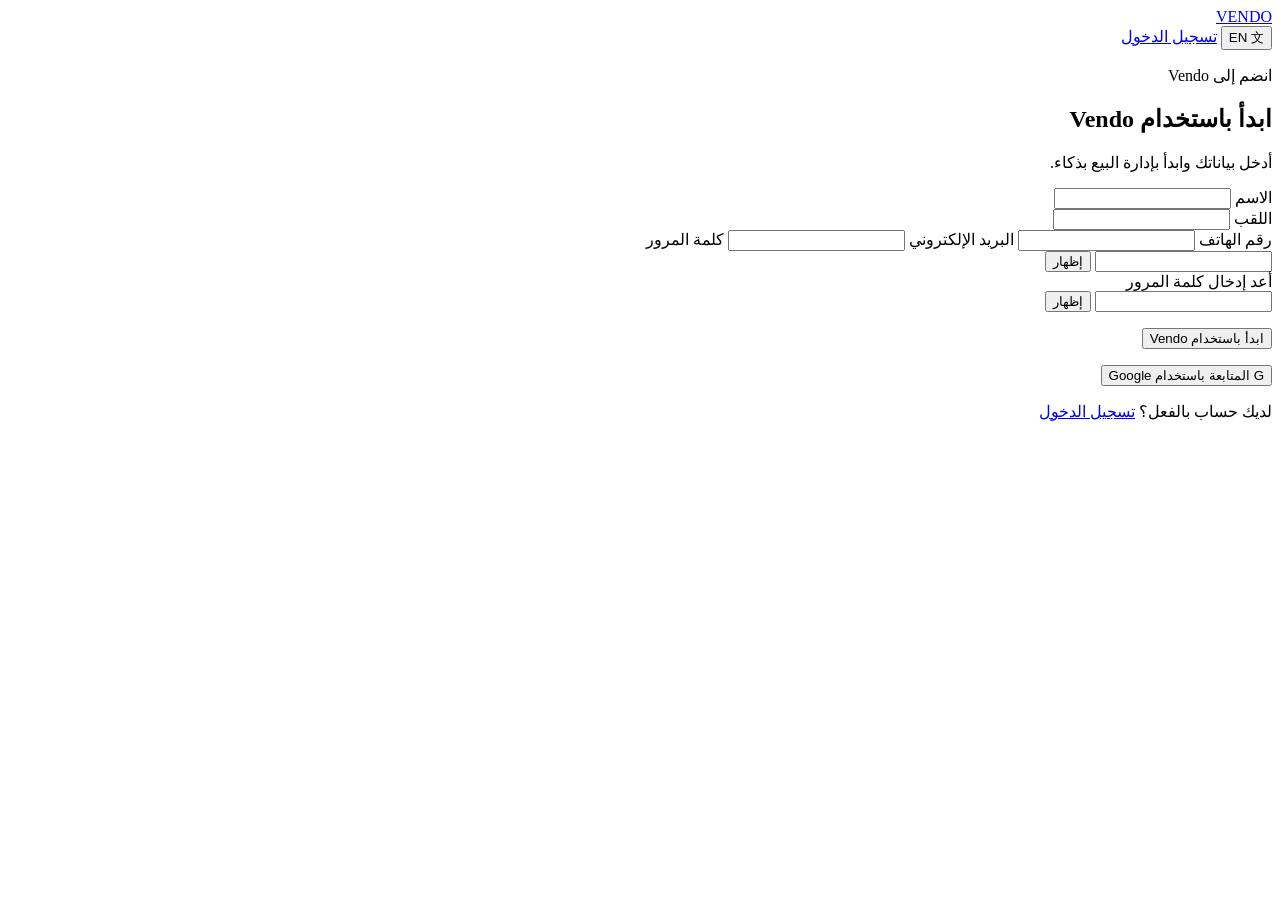
==== signup.html @ ba3e0510 "Add files via upload" ====
<!doctype html>
<html lang="ar" dir="rtl">
  <head>
    <meta charset="UTF-8" />
    <meta name="viewport" content="width=device-width, initial-scale=1.0" />
    <meta name="theme-color" content="#071a31" />
    <meta name="description" content="أنشئ حساب Vendo وابدأ بإدارة مبيعاتك." />
    <title>Vendo — البيع بذكاء</title>
    <link rel="stylesheet" href="css/styles.css" />
    <script src="js/app.js" defer></script>
  </head>
  <body class="vendo-page login-page signup-page">
    <header class="topbar">
      <a class="brand" href="index.html" aria-label="Vendo home"><span>VENDO</span><img class="brand-mark" src="assets/vendo-logo.svg" alt="" /></a>
      <div class="topbar-actions">
        <button class="language-toggle" type="button" data-language-toggle aria-label="Switch language">EN <span>文</span></button>
        <a class="top-login" href="login.html" data-i18n="login">تسجيل الدخول</a>
      </div>
    </header>
    <main class="login-main signup-main">
      <section class="login-card signup-card">
        <p class="intro-kicker" data-i18n="signup-kicker">انضم إلى Vendo</p>
        <h1 data-i18n="signup-title">ابدأ باستخدام Vendo</h1>
        <p class="login-description signup-description" data-i18n="signup-description">أدخل بياناتك وابدأ بإدارة البيع بذكاء.</p>

        <form class="login-form signup-form" data-signup-form novalidate>
          <div class="signup-name-row">
            <div class="signup-field">
              <label for="signup-first-name" data-i18n="first-name">الاسم</label>
              <input id="signup-first-name" name="firstName" type="text" autocomplete="given-name" required />
            </div>
            <div class="signup-field">
              <label for="signup-last-name" data-i18n="last-name">اللقب</label>
              <input id="signup-last-name" name="lastName" type="text" autocomplete="family-name" required />
            </div>
          </div>

          <label for="signup-phone" data-i18n="phone">رقم الهاتف</label>
          <input id="signup-phone" name="phone" type="tel" autocomplete="tel" required />

          <label for="signup-email" data-i18n="email-label">البريد الإلكتروني</label>
          <input id="signup-email" name="email" type="email" autocomplete="email" required />

          <label for="signup-password" data-i18n="password-label">كلمة المرور</label>
          <div class="password-field">
            <input id="signup-password" name="password" type="password" autocomplete="new-password" required />
            <button class="show-password" type="button" data-password-toggle data-password-target="signup-password" aria-label="Show password">إظهار</button>
          </div>

          <label for="signup-confirm-password" data-i18n="confirm-password">أعد إدخال كلمة المرور</label>
          <div class="password-field">
            <input id="signup-confirm-password" name="confirmPassword" type="password" autocomplete="new-password" required />
            <button class="show-password" type="button" data-password-toggle data-password-target="signup-confirm-password" aria-label="Show password">إظهار</button>
          </div>

          <p class="password-match" data-password-match aria-live="polite"></p>
          <button class="primary-button login-submit" type="submit" data-i18n="signup-title">ابدأ باستخدام Vendo</button>
          <p class="form-message" data-auth-message aria-live="polite"></p>
        </form>

        <button class="google-auth-button" type="button" data-google-auth>
          <span class="google-auth-mark" aria-hidden="true">G</span>
          <span data-i18n="google-continue">المتابعة باستخدام Google</span>
        </button>

        <p class="signup-prompt">
          <span data-i18n="has-account">لديك حساب بالفعل؟</span>
          <a href="login.html" data-i18n="login">تسجيل الدخول</a>
        </p>
      </section>
    </main>
  </body>
</html>
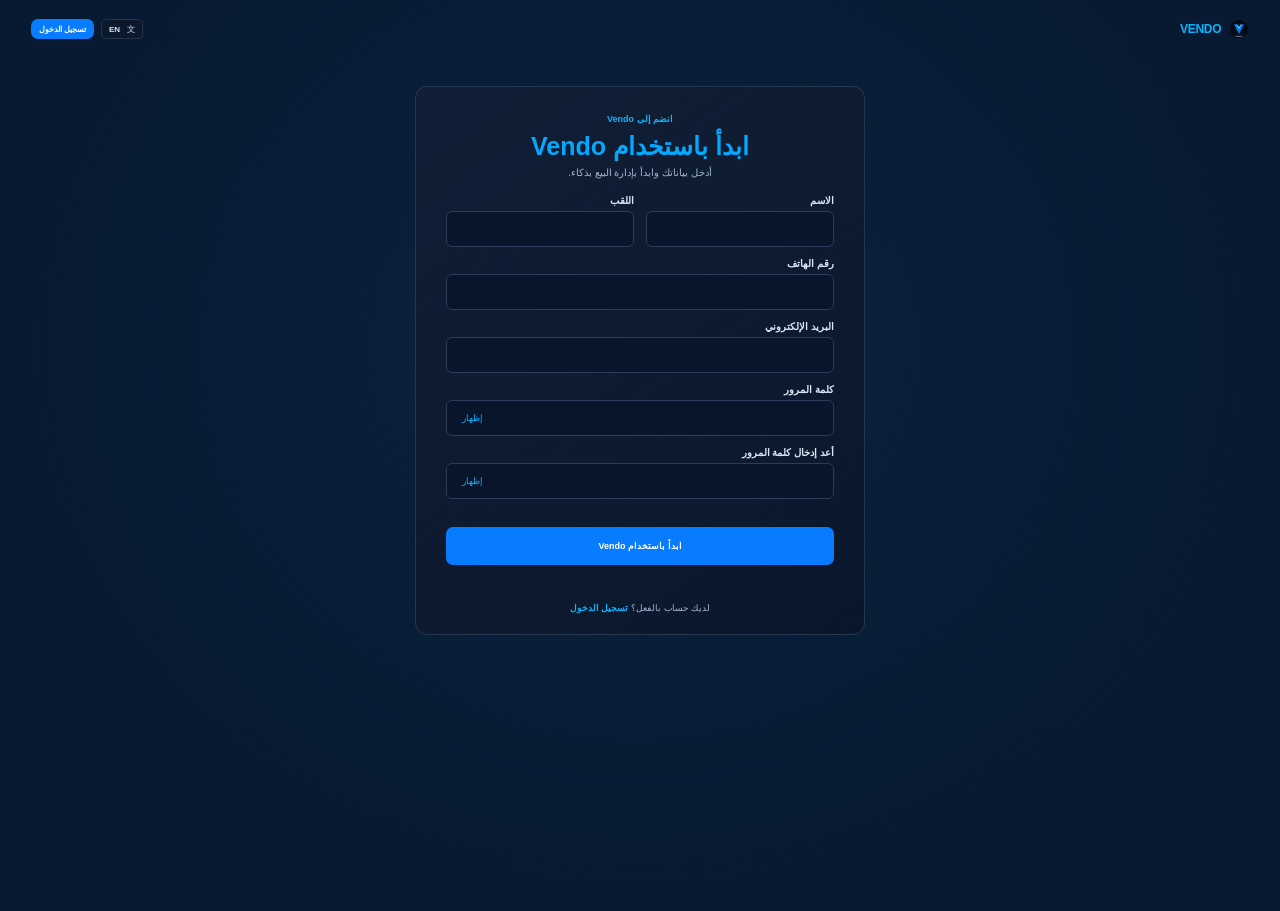
==== commit 19914cb4: "Remove Google sign-in from signup page" ====
--- a/signup.html
+++ b/signup.html
@@ -58,11 +58,6 @@
           <p class="form-message" data-auth-message aria-live="polite"></p>
         </form>
 
-        <button class="google-auth-button" type="button" data-google-auth>
-          <span class="google-auth-mark" aria-hidden="true">G</span>
-          <span data-i18n="google-continue">المتابعة باستخدام Google</span>
-        </button>
-
         <p class="signup-prompt">
           <span data-i18n="has-account">لديك حساب بالفعل؟</span>
           <a href="login.html" data-i18n="login">تسجيل الدخول</a>
--- a/css/styles.css
+++ b/css/styles.css
@@ -0,0 +1,336 @@
+:root {
+  color-scheme: dark;
+  --background: #071a31;
+  --surface: #0d1b32;
+  --surface-hover: #11243e;
+  --cyan: #04a9ff;
+  --cyan-bright: #08b5ff;
+  --text: #f5f8ff;
+  --muted: #a0b6d0;
+  --border: #263752;
+  --arabic: "Cairo", "Tahoma", "Arial", sans-serif;
+  --latin: "Inter", "Arial", sans-serif;
+}
+
+* { box-sizing: border-box; }
+html { min-height: 100%; scroll-behavior: smooth; }
+body { margin: 0; background: radial-gradient(ellipse at 50% 38%, #0b2340 0%, var(--background) 68%); color: var(--text); font-family: var(--arabic); -webkit-font-smoothing: antialiased; }
+a { color: inherit; text-decoration: none; }
+button, input { font: inherit; }
+html { scrollbar-width: thin; scrollbar-color: #1679c9 #0a1527; }
+*::-webkit-scrollbar { width: 10px; height: 10px; }
+*::-webkit-scrollbar-track { background: #0a1527; }
+*::-webkit-scrollbar-thumb { min-height: 36px; border: 2px solid #0a1527; border-radius: 10px; background: #1679c9; }
+*::-webkit-scrollbar-thumb:hover { background: #20a4f2; }
+*::-webkit-scrollbar-corner { background: #0a1527; }
+.vendo-page { min-height: 0; }
+.topbar { height: 47px; display: flex; align-items: center; justify-content: space-between; padding: 0 2.4%; }
+.brand { display: inline-flex; align-items: center; gap: 8px; direction: ltr; color: var(--cyan-bright); font: 800 12px var(--latin); letter-spacing: -.3px; }
+.brand-mark { width: 20px; height: 20px; display: block; flex: 0 0 auto; border: 0; border-radius: 50%; object-fit: cover; }
+.topbar-actions { display: flex; align-items: center; gap: 7px; }
+.language-toggle { height: 20px; padding: 0 7px; border: 1px solid #25344a; border-radius: 5px; background: #0c192c; color: #d5e4f6; font: 600 8px var(--latin); cursor: pointer; }
+.language-toggle span { margin-left: 5px; color: #92a5ba; }
+.top-login, .primary-button { display: inline-flex; align-items: center; justify-content: center; border: 0; border-radius: 7px; color: white; background: #087cff; font-weight: 700; }
+.top-login { min-height: 20px; padding: 0 8px; font-size: 8px; }
+.top-login:hover, .primary-button:hover { background: #1688ff; }
+.landing-main { max-width: 1100px; margin: 0 auto; padding: 13px 2px 0; }
+.intro { text-align: center; max-width: 690px; margin: 0 auto; }
+.intro-kicker { margin: 0 0 6px; color: var(--cyan-bright); font-size: 9px; font-weight: 600; }
+.intro h1 { margin: 0 auto 9px; color: var(--cyan); font-size: clamp(26px, 5vw, 39px); line-height: 1.34; font-weight: 800; letter-spacing: -.5px; }
+.intro-description { max-width: 460px; margin: 0 auto; color: var(--muted); font-size: 9px; line-height: 1.95; font-weight: 400; }
+.primary-button { min-width: 54px; min-height: 21px; padding: 0 18px; margin-top: 15px; font-size: 9px; cursor: pointer; transition: background .18s, transform .18s; }
+.primary-button:hover { transform: translateY(-1px); }
+.social-links { display: flex; direction: ltr; justify-content: center; flex-wrap: wrap; gap: 7px; margin: 22px auto 0; }
+.social-links a, .social-links .social-link-chip { min-width: 49px; min-height: 20px; display: inline-flex; align-items: center; justify-content: center; gap: 5px; padding: 0 9px; border: 1px solid #263852; border-radius: 15px; color: #a9bbd2; font: 500 7px var(--latin); transition: border-color .2s, color .2s, background .2s; }
+.social-links a:hover { border-color: var(--cyan); color: white; background: #0c2542; }
+.social-links .social-link-chip { cursor: default; }
+.social-icon { color: var(--cyan-bright); font: 700 10px var(--latin); }
+.instagram-icon { font-size: 13px; line-height: 1; }
+.whatsapp-icon { font-size: 9px; }
+.features { display: grid; grid-template-columns: repeat(4, minmax(0, 1fr)); gap: 8px; direction: rtl; margin: 32px auto 0; }
+.feature-card { min-height: 104px; position: relative; padding: 38px 11px 10px; border: 1px solid var(--border); border-radius: 10px; background: linear-gradient(145deg, #111e34, #0a172b); text-align: right; transition: transform .12s ease-out, border-color .12s ease-out; }
+.feature-card:hover { transform: translateY(-2px); border-color: #1674ae; }
+.feature-icon { position: absolute; top: 12px; right: 12px; width: 20px; height: 20px; display: grid; place-items: center; border-radius: 50%; background: var(--cyan); color: white; }
+.feature-icon svg { width: 12px; height: 12px; fill: none; stroke: currentColor; stroke-width: 1.7; stroke-linecap: round; stroke-linejoin: round; }
+.feature-card h2 { margin: 0 0 5px; color: #f2f6ff; font-size: 9px; line-height: 1.6; font-weight: 700; }
+.feature-card p { margin: 0; color: #9db2cc; font-size: 7px; line-height: 1.9; }
+.page-footer { max-width: 1100px; margin: 0 auto; padding: 0 2px 12px; display: flex; justify-content: space-between; color: #637a97; font: 8px var(--latin); }
+.page-footer [data-i18n] { font-family: var(--arabic); }
+
+/* Sign-in */
+.login-main { min-height: calc(100vh - 47px); display: grid; place-items: start center; padding: 55px 20px 70px; }
+.login-page { min-height: 100vh; }
+.login-card { width: min(100%, 380px); padding: 27px 30px 21px; border: 1px solid var(--border); border-radius: 12px; background: linear-gradient(145deg, #111f36, #0a172b); }
+.login-card > .intro-kicker { text-align: center; margin-bottom: 8px; }
+.login-card > h1 { margin: 0; color: var(--cyan); text-align: center; font-size: 27px; font-weight: 800; }
+.login-description { margin: 6px 0 22px; color: var(--muted); text-align: center; font-size: 10px; }
+.login-form { display: flex; flex-direction: column; }
+.login-form label { margin: 0 0 5px; color: #dbe7f5; font-size: 10px; font-weight: 600; }
+.login-form input { width: 100%; height: 39px; padding: 0 11px; outline: none; border: 1px solid #2b3d58; border-radius: 6px; background: #08152a; color: var(--text); font-family: var(--latin); font-size: 11px; text-align: left; }
+.login-form input:focus { border-color: var(--cyan); box-shadow: 0 0 0 2px #04a9ff20; }
+.login-form input::placeholder { color: #657993; }
+.login-form > label:not(:first-child) { margin-top: 15px; }
+.password-field { position: relative; }
+.password-field input { padding-left: 53px; }
+.show-password { position: absolute; top: 0; bottom: 0; left: 10px; border: 0; background: transparent; color: var(--cyan-bright); font-size: 9px; cursor: pointer; }
+.login-submit { width: 100%; min-height: 38px; margin-top: 20px; font-family: var(--arabic); }
+.form-message { min-height: 16px; margin: 9px 0 0; color: #ffc278; text-align: center; font-size: 9px; }
+.signup-prompt { margin: 13px 0 0; color: var(--muted); text-align: center; font-size: 9px; }
+.signup-prompt a { color: var(--cyan-bright); font-weight: 700; }
+.signup-prompt a:hover { text-decoration: underline; }
+.signup-main { padding-top: 28px; padding-bottom: 38px; }
+.signup-card { width: min(100%, 450px); }
+.signup-card > h1 { font-size: 25px; }
+.signup-description { margin-bottom: 17px; }
+.signup-name-row { display: grid; grid-template-columns: repeat(2, minmax(0, 1fr)); gap: 12px; }
+.signup-field { min-width: 0; display: flex; flex-direction: column; }
+.signup-form > label { margin-top: 11px !important; }
+.signup-form .signup-name-row + label { margin-top: 11px; }
+.signup-form input { height: 36px; }
+.signup-form .password-field input { padding-left: 54px; }
+.password-match { min-height: 15px; margin: 5px 0 -7px; color: #ff8b8b; font-size: 9px; }
+.password-match.is-match { color: #70d6a0; }
+.signup-form .login-submit { margin-top: 15px; }
+.google-auth-button { width: 100%; min-height: 38px; display: flex; align-items: center; justify-content: center; gap: 10px; margin-top: 9px; border: 1px solid #34435b; border-radius: 7px; background: #f7f8fa; color: #202124; font-size: 10px; font-weight: 700; cursor: pointer; }
+.google-auth-button:hover { background: #e9edf2; }
+.google-auth-button:disabled { opacity: .65; cursor: wait; }
+.google-auth-mark { color: #4285f4; font: 800 17px var(--latin); }
+
+/* Store dashboard */
+.dashboard-page { min-height: 100vh; background: #070f1e; }
+.dashboard-layout { min-height: 100vh; display: flex; direction: rtl; }
+.dashboard-sidebar { position: sticky; top: 0; width: 268px; height: 100vh; flex: 0 0 268px; min-height: 100vh; display: flex; flex-direction: column; padding: 22px 7px 9px; border-left: 1px solid #1d2a40; background: #0b1527; }
+.dashboard-brand { display: flex; align-items: center; gap: 12px; min-height: 52px; padding: 0 5px; direction: ltr; }
+.dashboard-brand .brand-mark { width: 48px; height: 48px; font-size: 21px; font-weight: 800; }
+.dashboard-brand > span:last-child { display: flex; flex-direction: column; gap: 3px; }
+.dashboard-brand strong { color: var(--cyan-bright); font: 800 19px var(--latin); }
+.dashboard-brand small { color: #879ab2; font: 9px var(--arabic); direction: rtl; text-align: right; }
+.dashboard-nav { min-height: 0; flex: 1; display: flex; flex-direction: column; gap: 2px; overflow-y: auto; margin-top: 30px; }
+.dashboard-nav { scrollbar-width: thin; scrollbar-color: #30425e transparent; }
+.dashboard-nav::-webkit-scrollbar { width: 5px; }
+.dashboard-nav::-webkit-scrollbar-track { background: transparent; }
+.dashboard-nav::-webkit-scrollbar-thumb { border: 0; background: #30425e; }
+.dashboard-nav::-webkit-scrollbar-thumb:hover { background: #466486; }
+.dashboard-nav-link, .dashboard-logout { min-height: 48px; flex: 0 0 48px; padding: 0 12px; display: flex; align-items: center; gap: 11px; border: 1px solid transparent; border-radius: 12px; color: #98abc3; font-size: 14px; font-weight: 500; transition: background .18s, color .18s, border-color .18s; }
+.dashboard-nav-link:hover, .dashboard-logout:hover { color: #f1f6ff; background: #142139; }
+.dashboard-nav-link.active { color: #eff6ff; background: #1a2941; border-color: #123e72; }
+.nav-icon { width: 20px; flex: 0 0 20px; color: #96a4b7; text-align: center; font: 700 19px/1 var(--latin); }
+.nav-icon svg { display: block; width: 19px; height: 19px; fill: none; stroke: currentColor; stroke-width: 1.8; stroke-linecap: round; stroke-linejoin: round; }
+.dashboard-nav-link.active .nav-icon { color: #d8e6f6; }
+.dashboard-logout { margin-top: 8px; color: #e2eaf5; }
+.dashboard-main { flex: 1; min-width: 0; }
+.dashboard-header { height: 73px; padding: 0 42px; display: flex; align-items: center; justify-content: space-between; border-bottom: 1px solid #1d2a40; }
+.dashboard-header h1 { margin: 0; color: #f3f6fc; font-size: 21px; font-weight: 700; }
+.dashboard-menu-toggle { width: 38px; height: 38px; flex: 0 0 38px; display: grid; place-items: center; padding: 8px; border: 1px solid #24344d; border-radius: 9px; background: #111d31; color: #e7f1fd; cursor: pointer; }
+.dashboard-menu-toggle svg { width: 20px; height: 20px; fill: none; stroke: currentColor; stroke-width: 1.8; stroke-linecap: round; }
+.dashboard-backdrop { display: none; }
+.dashboard-sidebar { overflow: hidden; transition: width .14s ease-out, flex-basis .14s ease-out, padding .14s ease-out; }
+.dashboard-sidebar.is-collapsed { width: 0; flex-basis: 0; padding-left: 0; padding-right: 0; border-left: 0; }
+.dashboard-language { height: 38px; padding: 0 15px; border-radius: 20px; font-size: 12px; }
+.dashboard-language span { font-size: 15px; }
+.dashboard-empty { min-height: 234px; margin: 35px 42px; padding: 34px; display: grid; place-items: center; border: 1px solid #202e44; border-radius: 20px; background: linear-gradient(145deg, #101c31, #0b1629); text-align: center; }
+.dashboard-empty h2 { margin: 0 0 14px; color: #f5f7fb; font-size: 21px; font-weight: 700; }
+.dashboard-empty p { max-width: 510px; margin: 0 auto; color: #91a6c0; font-size: 14px; line-height: 1.8; }
+.dashboard-empty-link { display: inline-flex; margin-top: 19px; padding: 9px 15px; border-radius: 8px; color: white; background: #087cff; font-size: 12px; font-weight: 700; }
+.dashboard-content { padding: 27px 42px 40px; }
+.overview-content { display: flex; flex-direction: column; gap: 20px; }
+.overview-stats { display: grid; grid-template-columns: repeat(3, minmax(0, 1fr)); gap: 15px; }
+.overview-stat { min-width: 0; min-height: 95px; padding: 17px 19px; display: flex; flex-direction: column; justify-content: space-between; gap: 12px; border: 1px solid #202e44; border-radius: 15px; background: linear-gradient(145deg, #111e33, #0b1629); color: #91a6c0; font-size: 12px; }
+.overview-stat strong { overflow-wrap: anywhere; color: #f5f7fb; font: 700 23px var(--latin); }
+.overview-charts { display: grid; grid-template-columns: repeat(2, minmax(0, 1fr)); gap: 16px; }
+.overview-chart-panel { min-width: 0; min-height: 275px; overflow: hidden; border: 1px solid #202e44; border-radius: 16px; background: #0b1629; }
+.overview-chart-heading { padding: 18px 20px 14px; border-bottom: 1px solid #202e44; }
+.overview-chart-heading h2 { margin: 0 0 5px; color: #f2f6ff; font-size: 15px; }
+.overview-chart-heading p { margin: 0; color: #8298b2; font-size: 11px; }
+.overview-chart { min-height: 225px; padding: 15px 19px; display: flex; align-items: stretch; justify-content: flex-start; gap: 12px; overflow-x: auto; }
+.overview-chart-row { width: 100%; height: 190px; min-width: 58px; flex: 1 0 58px; display: flex; flex-direction: column; align-items: center; gap: 8px; }
+.overview-chart-label { width: 100%; overflow: hidden; color: #c7d5e7; font-size: 10px; text-align: center; text-overflow: ellipsis; white-space: nowrap; }
+.overview-chart-track { width: 25px; min-height: 0; flex: 1; display: flex; align-items: flex-end; overflow: hidden; border-radius: 9px; background: #172740; }
+.overview-chart-bar { width: 100%; height: 0; display: block; min-height: 0; border-radius: inherit; background: linear-gradient(0deg, #087cff, #04b4ff); transition: height .2s ease-out; }
+.overview-chart-bar.is-negative { background: linear-gradient(0deg, #d94b65, #ff8294); }
+.overview-chart-metrics { width: 100%; min-height: 15px; display: flex; align-items: center; justify-content: center; gap: 5px; }
+.overview-chart-value { color: #edf5ff; font: 600 10px var(--latin); text-align: end; }
+.overview-chart-share { display: inline-flex; align-items: center; justify-content: flex-end; gap: 2px; color: #53d9a0; font: 700 9px var(--latin); white-space: nowrap; }
+.overview-chart-arrow { font: 800 12px/1 var(--latin); }
+.overview-chart-empty { margin: 0; color: #8298b2; font-size: 12px; text-align: center; }
+.connections-description { margin: 0 0 31px; color: #8ea6c2; font-size: 15px; line-height: 1.8; }
+.connection-grid { display: grid; grid-template-columns: repeat(4, minmax(0, 1fr)); gap: 18px; }
+.connection-card { min-height: 305px; padding: 21px 22px 19px; display: flex; flex-direction: column; align-items: flex-start; border: 1px solid #202e44; border-radius: 20px; background: linear-gradient(145deg, #111e33, #0b1629); }
+.connection-icon { height: 38px; margin-bottom: 17px; font: 700 34px/1 var(--latin); }
+.instagram-color { color: #0785ff; }
+.facebook-color { color: #0785ff; }
+.tiktok-color { color: #0785ff; }
+.website-color { color: #0785ff; }
+.connection-card h2 { margin: 0 0 4px; font-size: 18px; font-weight: 700; }
+.connection-type { margin: 0; color: #8ea6c2; font-size: 13px; }
+.connection-requirement { min-height: 48px; margin: 18px 0 17px; color: #839bb7; font-size: 12px; line-height: 1.8; }
+.connect-button { width: 100%; min-height: 43px; margin-top: auto; display: inline-flex; align-items: center; justify-content: center; gap: 8px; border: 0; border-radius: 14px; color: white; background: #087cff; font-size: 13px; font-weight: 700; white-space: nowrap; cursor: pointer; }
+.connect-button:hover { background: #1688ff; }
+.website-form { width: 100%; display: flex; align-items: center; gap: 9px; margin-top: auto; }
+.website-form input { width: 0; min-width: 0; flex: 1; height: 43px; padding: 0 13px; border: 1px solid #20314b; border-radius: 14px; outline: 0; background: #0a1527; color: #ecf4ff; font: 13px var(--latin); direction: ltr; }
+.website-form input:focus { border-color: #087cff; }
+.website-form input::placeholder { color: #8498b1; }
+.website-save { width: auto; min-width: 64px; margin: 0; padding: 0 15px; }
+.connection-message { min-height: 19px; margin: 11px 2px 0; color: #ffc278; font-size: 12px; }
+.manychat-note { min-height: 145px; margin-top: 9px; padding: 27px; border: 1px solid #202e44; border-radius: 20px; background: linear-gradient(145deg, #111e33, #0b1629); }
+.manychat-note h2 { margin: 0 0 12px; font-size: 17px; }
+.manychat-note p { margin: 0; color: #8ea6c2; font-size: 13px; line-height: 1.9; }
+.visually-hidden { position: absolute; width: 1px; height: 1px; overflow: hidden; clip: rect(0, 0, 0, 0); white-space: nowrap; clip-path: inset(50%); }
+.inventory-content { padding-top: 26px; }
+.inventory-stats { display: grid; grid-template-columns: repeat(3, minmax(0, 1fr)); gap: 15px; margin-bottom: 20px; }
+.inventory-stat { min-height: 91px; padding: 15px 18px; display: flex; flex-direction: column; justify-content: space-between; border: 1px solid #202e44; border-radius: 14px; background: linear-gradient(145deg, #111e33, #0b1629); color: #91a6c0; font-size: 12px; }
+.inventory-stat strong { color: #f5f7fb; font: 700 23px var(--latin); }
+.inventory-panel { overflow: hidden; border: 1px solid #202e44; border-radius: 16px; background: #0b1629; }
+.inventory-panel-heading { padding: 20px 22px 17px; display: flex; align-items: center; justify-content: space-between; gap: 15px; border-bottom: 1px solid #202e44; }
+.inventory-panel-heading h2 { margin: 0 0 4px; font-size: 17px; }
+.inventory-panel-heading p { margin: 0; color: #8298b2; font-size: 11px; }
+.inventory-add-button, .inventory-empty-button { min-height: 38px; padding: 0 14px; display: inline-flex; align-items: center; justify-content: center; gap: 7px; border: 0; border-radius: 9px; color: white; background: #087cff; font-size: 11px; font-weight: 700; white-space: nowrap; cursor: pointer; }
+.inventory-add-button:hover, .inventory-empty-button:hover { background: #1688ff; }
+.inventory-add-button > span:first-child { font: 20px/1 Arial, sans-serif; }
+.inventory-toolbar { padding: 15px 22px; display: flex; gap: 10px; }
+.inventory-search { flex: 1; }
+.inventory-search input, .inventory-filter select { width: 100%; height: 38px; padding: 0 12px; border: 1px solid #253650; border-radius: 8px; outline: 0; background: #081425; color: #e8f0fc; font: 11px var(--arabic); }
+.inventory-form input, .inventory-form select, .account-status-select { width: 100%; height: 38px; padding: 0 10px; border: 1px solid #253650; border-radius: 8px; outline: 0; background: #081425; color: #e8f0fc; font: 11px var(--arabic); }
+.inventory-form input:focus, .inventory-form select:focus, .account-status-select:focus { border-color: #087cff; }
+.account-status-select { min-width: 130px; }
+.inventory-search input { direction: rtl; }
+.inventory-search input:focus, .inventory-filter select:focus { border-color: #087cff; }
+.inventory-search input::placeholder { color: #7086a1; }
+.inventory-filter { width: 160px; }
+.inventory-filter select { cursor: pointer; }
+.inventory-message { min-height: 0; margin: 0; padding: 0 22px; color: #ffbe74; font-size: 11px; }
+.inventory-message:not(:empty) { padding-bottom: 12px; }
+.inventory-table-wrap { overflow-x: auto; }
+.inventory-table { width: 100%; border-collapse: collapse; text-align: right; }
+.inventory-table th { padding: 12px 15px; border-top: 1px solid #202e44; border-bottom: 1px solid #202e44; background: #0e1a2e; color: #8298b2; font-size: 10px; font-weight: 600; white-space: nowrap; }
+.inventory-table td { padding: 12px 15px; border-bottom: 1px solid #1a283d; color: #dce6f3; font-size: 11px; white-space: nowrap; }
+.inventory-table tbody tr:last-child td { border-bottom: 0; }
+.inventory-product-name { color: #f5f7fb; font-weight: 700; }
+.inventory-product-sku { color: #8298b2 !important; direction: ltr; text-align: right; font-family: var(--latin); }
+.inventory-status { display: inline-flex; padding: 4px 8px; border-radius: 20px; color: #72d7a2; background: #123326; font-size: 9px; }
+.inventory-status.is-low { color: #ffcf72; background: #392d13; }
+.inventory-status.is-out { color: #ff9292; background: #3a1c25; }
+.inventory-actions { display: flex; gap: 6px; }
+.inventory-action { padding: 5px 8px; border: 1px solid #2a3b56; border-radius: 6px; background: transparent; color: #9fb4ce; font-size: 9px; cursor: pointer; }
+.inventory-action:hover { border-color: #087cff; color: white; }
+.inventory-action.delete:hover { border-color: #a94155; color: #ff9292; }
+.inventory-empty { padding: 35px 15px; text-align: center; }
+.inventory-empty[hidden], .inventory-modal[hidden] { display: none; }
+.inventory-empty h3 { margin: 0 0 6px; font-size: 14px; }
+.inventory-empty p { margin: 0; color: #8298b2; font-size: 11px; }
+.inventory-empty-button { margin-top: 14px; }
+.inventory-modal { position: fixed; z-index: 60; inset: 0; padding: 18px; display: grid; place-items: center; background: #020917c9; }
+.inventory-dialog { width: min(100%, 440px); max-height: min(90vh, 650px); overflow-y: auto; padding: 22px; border: 1px solid #263752; border-radius: 15px; background: #0d192c; box-shadow: 0 18px 55px #0008; }
+.inventory-dialog-heading { display: flex; align-items: center; justify-content: space-between; margin-bottom: 18px; }
+.inventory-dialog-heading h2 { margin: 0; color: #f5f7fb; font-size: 17px; }
+.inventory-close { width: 30px; height: 30px; border: 1px solid #2a3b56; border-radius: 8px; background: transparent; color: #dce6f3; font: 22px/1 Arial, sans-serif; cursor: pointer; }
+.inventory-form { display: flex; flex-direction: column; }
+.inventory-form > label, .inventory-number-row label { margin: 0 0 6px; color: #dbe7f5; font-size: 10px; font-weight: 600; }
+.inventory-form > input, .inventory-number-row input { width: 100%; height: 38px; margin-bottom: 13px; padding: 0 11px; border: 1px solid #2b3d58; border-radius: 7px; outline: 0; background: #081425; color: #f5f8ff; font-size: 11px; }
+.inventory-form input:focus { border-color: #087cff; }
+.inventory-number-row { display: grid; grid-template-columns: 1fr 1fr; gap: 12px; }
+.inventory-number-row > div { min-width: 0; display: flex; flex-direction: column; }
+.inventory-number-row input { direction: ltr; }
+.inventory-form-actions { display: flex; justify-content: flex-start; gap: 9px; margin-top: 5px; }
+.inventory-form-actions .inventory-add-button { font-family: var(--arabic); }
+.inventory-cancel { min-height: 38px; padding: 0 15px; border: 1px solid #2a3b56; border-radius: 9px; background: transparent; color: #c4d1e2; font-size: 11px; cursor: pointer; }
+.inventory-cancel:hover { background: #15243b; }
+
+@media (min-width: 900px) {
+  .topbar { height: 58px; }
+  .landing-main { padding-top: 12px; }
+  .features { margin-top: 32px; }
+}
+@media (max-width: 600px) {
+  .topbar { height: 48px; padding: 0 13px; }
+  .landing-main { padding: 27px 13px 0; }
+  .intro { max-width: 440px; }
+  .intro-kicker { font-size: 10px; margin-bottom: 8px; }
+  .intro h1 { font-size: clamp(25px, 7.4vw, 34px); line-height: 1.45; margin-bottom: 11px; }
+  .desktop-break { display: none; }
+  .intro-description { max-width: 420px; font-size: 10px; line-height: 2; }
+  .primary-button { min-height: 34px; min-width: 86px; margin-top: 17px; font-size: 10px; }
+  .social-links { gap: 6px; margin-top: 20px; }
+  .social-links a, .social-links .social-link-chip { min-height: 25px; padding: 0 8px; font-size: 8px; }
+  .features { grid-template-columns: repeat(2, minmax(0, 1fr)); gap: 9px; margin-top: 28px; }
+  .feature-card { min-height: 120px; padding: 43px 12px 12px; }
+  .feature-icon { top: 12px; right: 12px; width: 23px; height: 23px; }
+  .feature-icon svg { width: 14px; height: 14px; }
+  .feature-card h2 { font-size: 10px; }
+  .feature-card p { font-size: 8px; line-height: 1.85; }
+  .page-footer { padding: 0 13px 12px; font-size: 7px; }
+  .login-main { min-height: calc(100vh - 48px); padding: 38px 17px; }
+  .login-card { padding: 26px 21px 20px; }
+  .signup-main { padding-top: 24px; padding-bottom: 30px; }
+  .signup-card { padding: 21px 21px 17px; }
+}
+@media (max-width: 900px) {
+  .dashboard-layout { flex-direction: column; }
+  .dashboard-sidebar { position: fixed; z-index: 41; top: 0; right: 0; bottom: 0; width: min(84vw, 320px); flex-basis: auto; height: 100vh; height: 100dvh; min-height: 0; padding: 18px 7px 9px; border-left: 1px solid #1d2a40; transform: translateX(105%); visibility: hidden; transition: transform .14s ease-out, visibility 0s linear .14s; }
+  .dashboard-sidebar.is-collapsed { width: min(84vw, 320px); padding-left: 7px; padding-right: 7px; border-left: 1px solid #1d2a40; }
+  .dashboard-sidebar.is-open { transform: translateX(0); visibility: visible; transition-delay: 0s; }
+  .dashboard-brand { min-height: 48px; }
+  .dashboard-brand .brand-mark { width: 40px; height: 40px; font-size: 18px; }
+  .dashboard-brand strong { font-size: 17px; }
+  .dashboard-nav { flex: 1; flex-direction: column; overflow-x: hidden; overflow-y: auto; gap: 2px; margin-top: 22px; padding-bottom: 8px; }
+  .dashboard-nav-link { min-height: 48px; flex: 0 0 48px; padding: 0 12px; gap: 11px; border-radius: 10px; font-size: 13px; }
+  .dashboard-nav-link .nav-icon { width: 18px; flex-basis: 18px; font-size: 17px; }
+  .dashboard-nav-link .nav-icon svg, .dashboard-logout .nav-icon svg { width: 18px; height: 18px; }
+  .dashboard-logout { min-height: 48px; margin-top: auto; padding: 0 12px; font-size: 12px; }
+  .dashboard-backdrop { position: fixed; z-index: 40; inset: 0; display: block; padding: 0; border: 0; background: #020917b8; opacity: 0; visibility: hidden; pointer-events: none; transition: opacity .14s ease-out, visibility 0s linear .14s; }
+  .dashboard-menu-active .dashboard-backdrop { opacity: 1; visibility: visible; pointer-events: auto; transition-delay: 0s; }
+  .dashboard-header { height: 59px; padding: 0 21px; }
+  .dashboard-header h1 { font-size: 17px; }
+  .dashboard-content { padding: 22px 21px 28px; }
+  .dashboard-empty { min-height: 215px; margin: 22px 21px; padding: 25px; }
+  .dashboard-content.overview-content { padding: 18px 21px 25px; gap: 13px; }
+  .overview-stats { gap: 8px; }
+  .overview-stat { min-height: 78px; padding: 11px 10px; gap: 8px; font-size: 9px; }
+  .overview-stat strong { font-size: 17px; }
+  .overview-charts { grid-template-columns: 1fr; gap: 12px; }
+  .overview-chart-panel { min-height: 240px; }
+  .overview-chart-heading { padding: 15px 14px 11px; }
+  .overview-chart-heading h2 { font-size: 13px; }
+  .overview-chart { min-height: 205px; padding: 12px; gap: 9px; }
+  .overview-chart-row { height: 175px; min-width: 54px; flex-basis: 54px; gap: 7px; }
+  .overview-chart-label, .overview-chart-value { font-size: 9px; }
+  .overview-chart-track { width: 22px; }
+  .connection-grid { grid-template-columns: repeat(2, minmax(0, 1fr)); gap: 12px; }
+  .connection-card { min-height: 285px; padding: 17px; border-radius: 16px; }
+  .connections-description { font-size: 13px; margin-bottom: 20px; }
+}
+@media (max-width: 520px) {
+  .dashboard-sidebar { padding-left: 7px; padding-right: 7px; }
+  .dashboard-nav-link { padding: 0 12px; font-size: 12px; }
+  .dashboard-header { padding: 0 15px; }
+  .dashboard-content { padding: 18px 14px 24px; }
+  .dashboard-empty { margin: 15px 14px; min-height: 205px; padding: 20px 16px; }
+  .dashboard-empty h2 { font-size: 18px; }
+  .dashboard-empty p { font-size: 12px; }
+  .connection-grid { grid-template-columns: 1fr; }
+  .connection-card { min-height: 252px; }
+  .manychat-note { padding: 20px; }
+  .manychat-note h2 { font-size: 15px; }
+  .inventory-content { padding: 17px 12px 22px; }
+  .inventory-stats { gap: 7px; margin-bottom: 12px; }
+  .inventory-stat { min-height: 76px; padding: 10px 9px; font-size: 9px; }
+  .inventory-stat strong { font-size: 19px; }
+  .inventory-panel-heading { padding: 15px 13px; align-items: flex-start; }
+  .inventory-panel-heading h2 { font-size: 15px; }
+  .inventory-panel-heading p { max-width: 220px; font-size: 9px; line-height: 1.7; }
+  .inventory-panel-heading .inventory-add-button { min-height: 35px; padding: 0 9px; font-size: 9px; }
+  .inventory-toolbar { padding: 12px; }
+  .inventory-filter { width: 125px; }
+  .inventory-table { min-width: 620px; }
+}
+@media (min-width: 521px) and (max-width: 1150px) {
+  .connection-grid { grid-template-columns: repeat(2, minmax(0, 1fr)); }
+}
+@media (max-width: 360px) {
+  .social-links { gap: 4px; }
+  .social-links a, .social-links .social-link-chip { min-width: auto; padding: 0 6px; font-size: 7px; }
+  .feature-card { min-height: 129px; }
+}
+@media (prefers-reduced-motion: reduce) {
+  *, *::before, *::after { scroll-behavior: auto !important; transition-duration: .01ms !important; }
+}
